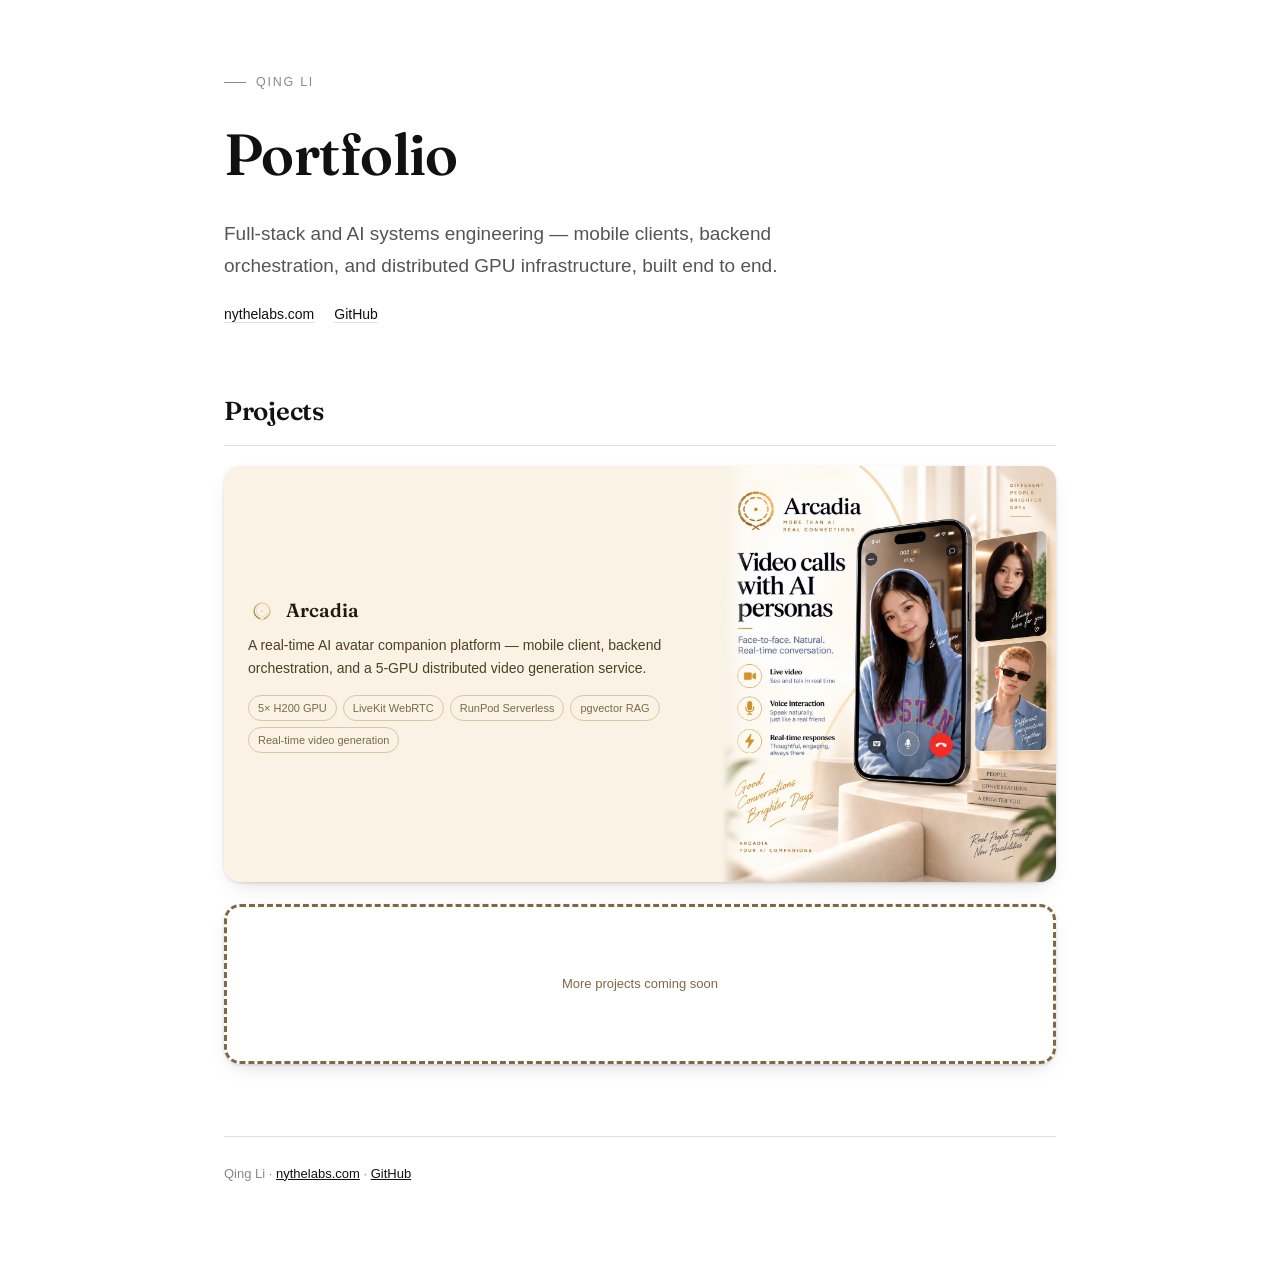
==== index.html @ d819d764 "Update portfolio github page with arcadia project" ====
<!doctype html>
<html lang="en">
<head>
<meta charset="UTF-8" />
<meta name="viewport" content="width=device-width, initial-scale=1" />
<title>Qing Li — Portfolio</title>
<meta name="description" content="Projects by Qing Li: full-stack and AI systems engineering, from mobile clients to distributed GPU infrastructure." />
<link rel="icon" href="assets/icons/arcadia-icon-64.png" />
<link rel="preconnect" href="https://fonts.googleapis.com" />
<link rel="preconnect" href="https://fonts.gstatic.com" crossorigin />
<link rel="stylesheet" href="https://fonts.googleapis.com/css2?family=Fraunces:opsz,wght@9..144,500;9..144,600;9..144,700&display=swap" />
<link rel="stylesheet" href="assets/style.css" />
</head>
<body>
<div class="wrap">

  <header class="hero">
    <p class="eyebrow">Qing Li</p>
    <h1>Portfolio</h1>
    <p class="tagline">Full-stack and AI systems engineering — mobile clients, backend orchestration, and distributed GPU infrastructure, built end to end.</p>
    <div class="links">
      <a href="https://nythelabs.com">nythelabs.com</a>
      <a href="https://github.com/nythe-labs">GitHub</a>
    </div>
  </header>

  <section id="projects">
    <h2>Projects</h2>
    <div class="project-grid">

      <a class="project-card" href="projects/arcadia.html">
        <div class="thumb">
          <img class="cover" src="assets/arcadia/product-2.jpg" alt="Arcadia live video call screen with an AI persona" />
        </div>
        <div class="body">
          <div class="card-title-row">
            <div class="icon-badge">
              <img src="assets/icons/arcadia-icon-256.png" alt="Arcadia app icon" />
            </div>
            <h3>Arcadia</h3>
          </div>
          <p>A real-time AI avatar companion platform — mobile client, backend orchestration, and a 5-GPU distributed video generation service.</p>
          <div class="tags">
            <span>5× H200 GPU</span>
            <span>LiveKit WebRTC</span>
            <span>RunPod Serverless</span>
            <span>pgvector RAG</span>
            <span>Real-time video generation</span>
          </div>
        </div>
      </a>

      <div class="project-card placeholder">More projects coming soon</div>

    </div>
  </section>

  <footer>
    Qing Li · <a href="https://nythelabs.com">nythelabs.com</a> · <a href="https://github.com/nythe-labs">GitHub</a>
  </footer>

</div>
</body>
</html>
---- assets/style.css ----
:root{
  --bg:#ffffff;
  --bg-elev:#fafafa;
  --bg-elev-2:#f2f2f2;
  --border:#e0e0e0;
  --text:#111111;
  --text-dim:#555555;
  --text-faint:#8a8a8a;
  --code-bg:#f5f5f5;
  --shadow:none;
  --max-w:880px;
  --font-display:"Fraunces","Iowan Old Style",Georgia,serif;
}
@media (prefers-color-scheme: dark){
  :root{
    --bg:#0a0a0a;
    --bg-elev:#141414;
    --bg-elev-2:#1c1c1c;
    --border:#2a2a2a;
    --text:#f2f2f2;
    --text-dim:#a8a8a8;
    --text-faint:#767676;
    --code-bg:#121212;
  }
}
*{box-sizing:border-box;}
html,body{margin:0;padding:0;}
body{
  background:var(--bg);
  color:var(--text);
  font-family:-apple-system,BlinkMacSystemFont,"Segoe UI",Helvetica,Arial,sans-serif;
  line-height:1.65;
  -webkit-font-smoothing:antialiased;
}
.wrap{max-width:var(--max-w);margin:0 auto;padding:72px 24px 96px;}
a{color:var(--text);}
::selection{background:var(--border);}

.eyebrow{
  color:var(--text-faint);
  font-size:12.5px;
  letter-spacing:.14em;
  text-transform:uppercase;
  margin:0 0 14px;
  display:flex;
  align-items:center;
  gap:10px;
}
.eyebrow::before{
  content:"";
  width:22px;height:1px;
  background:var(--text-faint);
  display:inline-block;
}
h1{
  font-family:var(--font-display);
  font-weight:600;
  font-size:clamp(38px,6vw,58px);
  margin:0 0 16px;
  letter-spacing:-.01em;
  color:var(--text);
}
.tagline{color:var(--text-dim);font-size:19px;max-width:640px;margin:0 0 22px;}
.links{display:flex;gap:20px;flex-wrap:wrap;font-size:14px;}
.links a{text-decoration:underline;text-decoration-color:var(--border);text-underline-offset:3px;}
.links a:hover{text-decoration-color:currentColor;}
.note{color:var(--text-faint);font-size:13px;font-style:italic;margin-top:22px;}

section{margin:64px 0;}
h2{
  font-family:var(--font-display);
  font-weight:600;
  font-size:26px;
  letter-spacing:-.01em;
  margin:0 0 20px;
  padding-bottom:12px;
  border-bottom:1px solid var(--border);
  color:var(--text);
}
h3{font-family:var(--font-display);font-weight:600;font-size:18px;margin:30px 0 10px;color:var(--text);}
p{color:var(--text-dim);margin:0 0 14px;}
strong{color:var(--text);}

pre{
  background:var(--code-bg);
  border:1px solid var(--border);
  border-radius:10px;
  padding:18px;
  overflow-x:auto;
  font-size:12.5px;
  line-height:1.5;
  color:var(--text-dim);
}
code{font-family:ui-monospace,SFMono-Regular,Menlo,Consolas,monospace;}
p code, li code{background:var(--code-bg);padding:1px 5px;border-radius:4px;font-size:.9em;color:var(--text);}

ul{color:var(--text-dim);padding-left:22px;}
li{margin-bottom:8px;}

.stack-row{margin-bottom:10px;}
.stack-row b{color:var(--text);}

footer{margin-top:72px;padding-top:26px;border-top:1px solid var(--border);color:var(--text-faint);font-size:13px;}

/* ---- landing page: project grid ---- */
.project-grid{display:grid;grid-template-columns:1fr;gap:22px;}
.project-card{
  --text:#231a0d;
  --text-dim:#4d4025;
  --text-faint:#7c6a45;
  --border:#d9c8a0;
  position:relative;
  display:flex;
  align-items:stretch;
  border-radius:16px;
  overflow:hidden;
  text-decoration:none;
  color:var(--text);
  background:rgba(244, 232, 208, 0.55);
  box-shadow:0 1px 3px rgba(0,0,0,.12), 0 8px 24px -12px rgba(0,0,0,.25);
  transition:box-shadow .15s ease;
}
.project-card:hover{box-shadow:0 1px 3px rgba(0,0,0,.14), 0 12px 28px -10px rgba(0,0,0,.32);}
.project-card .thumb{
  order:2;
  position:relative;
  flex:0 0 40%;
  background:transparent;
  overflow:hidden;
  -webkit-mask-image:linear-gradient(to right, transparent, black 7%);
  mask-image:linear-gradient(to right, transparent, black 7%);
}
.project-card .thumb img.cover{width:100%;height:100%;object-fit:cover;display:block;}
@media (max-width:560px){
  .project-card{flex-direction:column;}
  .project-card .thumb{
    flex:none;aspect-ratio:16/10;order:1;
    -webkit-mask-image:linear-gradient(to bottom, transparent, black 7%);
    mask-image:linear-gradient(to bottom, transparent, black 7%);
  }
  .project-card .body{order:2;}
}
.project-card .body{
  order:1;
  position:relative;
  flex:1;
  padding:24px;
  display:flex;
  flex-direction:column;
  justify-content:center;
}
.project-card .card-title-row{display:flex;align-items:center;gap:10px;margin-bottom:8px;}
.project-card .icon-badge{width:28px;height:28px;flex:none;}
.project-card .icon-badge img{width:100%;height:100%;object-fit:contain;display:block;}
.project-card h3{margin:0;font-size:19px;}
.project-card p{margin:0;font-size:14px;color:var(--text-dim);}
.project-card .tags{margin-top:14px;display:flex;gap:6px;flex-wrap:wrap;}
.project-card .tags span{
  font-size:11px;
  color:var(--text-faint);
  border:1px solid var(--border);
  border-radius:999px;
  padding:3px 9px;
}
.project-card.placeholder{
  display:flex;
  align-items:center;
  justify-content:center;
  min-height:160px;
  color:var(--text-faint);
  font-size:13px;
  border-style:dashed;
  background:transparent;
}
.project-card.placeholder:hover{border-color:var(--border);}

/* ---- project detail page ---- */
.back-link{display:inline-block;margin-bottom:28px;font-size:13px;color:var(--text-faint);text-decoration:none;}
.back-link:hover{color:var(--text);}

.title-row{display:flex;align-items:center;gap:16px;margin-bottom:14px;}
.title-row .app-icon{width:52px;height:52px;flex:none;}
.title-row .app-icon img{width:100%;height:100%;object-fit:contain;display:block;}
.title-row h1{margin:0;}

.video-grid{display:flex;flex-wrap:wrap;justify-content:center;gap:18px;}
.video-box{
  width:260px;
  aspect-ratio:960/1660;
  border-radius:10px;
  border:1px solid var(--border);
  background:#000;
  overflow:hidden;
}
.video-box video{width:100%;height:100%;object-fit:cover;display:block;}
figcaption{color:var(--text-faint);font-size:13px;margin-top:10px;text-align:center;}
figure{margin:0;}

.shot-grid{display:grid;grid-template-columns:repeat(auto-fit,minmax(200px,1fr));gap:14px;}
.shot-grid img{width:100%;display:block;border-radius:10px;border:1px solid var(--border);}
.shot-placeholder{
  border:1px dashed var(--border);
  border-radius:10px;
  padding:40px 16px;
  text-align:center;
  color:var(--text-faint);
  font-size:13px;
}

.diagram-figure{
  background:var(--bg-elev);
  border:1px solid var(--border);
  border-radius:12px;
  padding:20px;
}
.diagram-figure svg{max-width:100%;height:auto;display:block;margin:0 auto;}
.diagram-figure text{fill:currentColor;}
.diagram-figure .box{fill:currentColor;fill-opacity:.03;stroke:currentColor;stroke-opacity:.4;stroke-width:1;}
.diagram-figure .box.accent{stroke-opacity:.9;stroke-width:1.5;fill-opacity:.06;}
.diagram-figure .flow-line{stroke:currentColor;stroke-opacity:.5;fill:none;stroke-width:1;}
.diagram-figure .flow-line.accent{stroke-opacity:.9;stroke-width:1.75;}
.diagram-figure .label{fill:currentColor;opacity:.6;}
.diagram-figure figcaption{padding:14px 4px 0;}
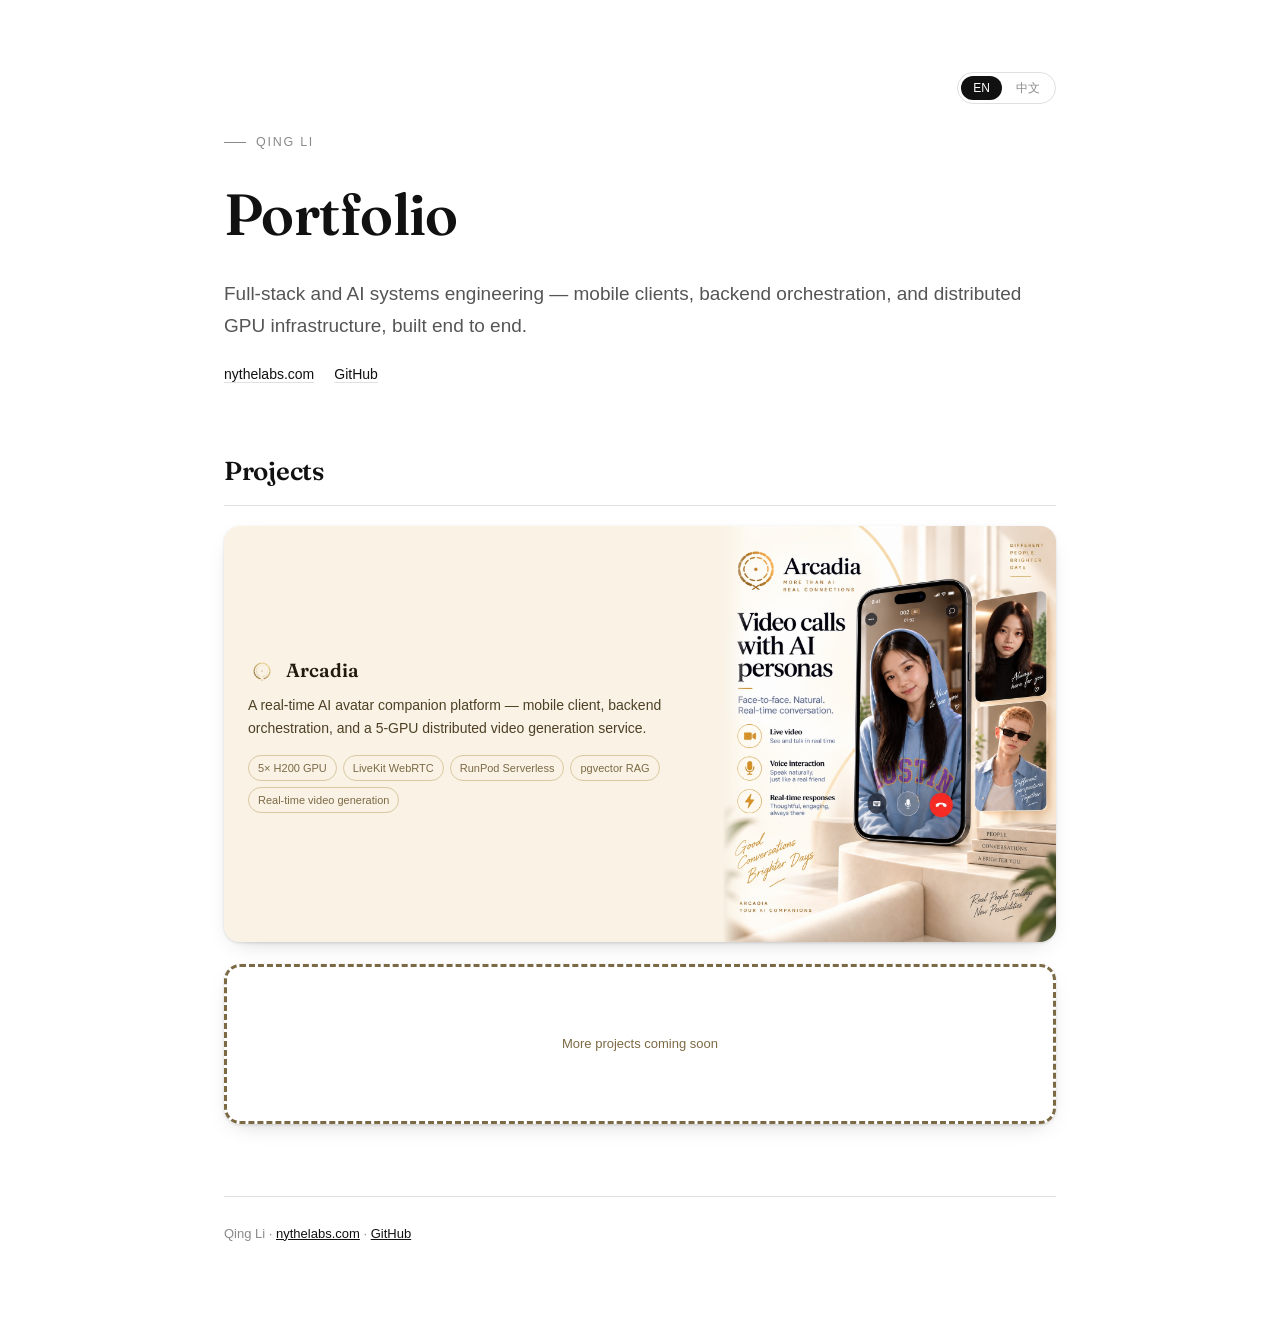
==== commit 1fba98f0: "Add English/Chinese language toggle across the portfolio" ====
--- a/index.html
+++ b/index.html
@@ -3,8 +3,17 @@
 <head>
 <meta charset="UTF-8" />
 <meta name="viewport" content="width=device-width, initial-scale=1" />
-<title>Qing Li — Portfolio</title>
-<meta name="description" content="Projects by Qing Li: full-stack and AI systems engineering, from mobile clients to distributed GPU infrastructure." />
+<script>
+(function(){
+  try{
+    var s=localStorage.getItem('portfolio-lang');
+    var l=(s==='en'||s==='zh')?s:(((navigator.language||'').toLowerCase().indexOf('zh')===0)?'zh':'en');
+    document.documentElement.setAttribute('data-lang',l);
+  }catch(e){document.documentElement.setAttribute('data-lang','en');}
+})();
+</script>
+<title data-en="Qing Li — Portfolio" data-zh="Qing Li — 作品集">Qing Li — Portfolio</title>
+<meta name="description" data-en="Projects by Qing Li: full-stack and AI systems engineering, from mobile clients to distributed GPU infrastructure." data-zh="Qing Li 的项目作品：全栈与 AI 系统工程，涵盖移动客户端到分布式 GPU 基础设施。" content="Projects by Qing Li: full-stack and AI systems engineering, from mobile clients to distributed GPU infrastructure." />
 <link rel="icon" href="assets/icons/arcadia-icon-64.png" />
 <link rel="preconnect" href="https://fonts.googleapis.com" />
 <link rel="preconnect" href="https://fonts.gstatic.com" crossorigin />
@@ -14,10 +23,20 @@
 <body>
 <div class="wrap">
 
+  <div class="top-bar">
+    <div class="lang-switch" role="group" aria-label="Language / 语言">
+      <button type="button" class="lang-btn" data-lang-btn="en" aria-pressed="true">EN</button>
+      <button type="button" class="lang-btn" data-lang-btn="zh" aria-pressed="false">中文</button>
+    </div>
+  </div>
+
   <header class="hero">
     <p class="eyebrow">Qing Li</p>
-    <h1>Portfolio</h1>
-    <p class="tagline">Full-stack and AI systems engineering — mobile clients, backend orchestration, and distributed GPU infrastructure, built end to end.</p>
+    <h1><span data-i18n-lang="en">Portfolio</span><span data-i18n-lang="zh" hidden>作品集</span></h1>
+    <p class="tagline">
+      <span data-i18n-lang="en">Full-stack and AI systems engineering — mobile clients, backend orchestration, and distributed GPU infrastructure, built end to end.</span>
+      <span data-i18n-lang="zh" hidden>全栈与 AI 系统工程 — 从移动客户端、后端编排到分布式 GPU 基础设施，端到端亲手搭建。</span>
+    </p>
     <div class="links">
       <a href="https://nythelabs.com">nythelabs.com</a>
       <a href="https://github.com/nythe-labs">GitHub</a>
@@ -25,32 +44,47 @@
   </header>
 
   <section id="projects">
-    <h2>Projects</h2>
+    <h2><span data-i18n-lang="en">Projects</span><span data-i18n-lang="zh" hidden>项目</span></h2>
     <div class="project-grid">
 
       <a class="project-card" href="projects/arcadia.html">
         <div class="thumb">
-          <img class="cover" src="assets/arcadia/product-2.jpg" alt="Arcadia live video call screen with an AI persona" />
+          <img class="cover" src="assets/arcadia/product-2.jpg"
+               data-i18n-attr="alt"
+               data-en-alt="Arcadia live video call screen with an AI persona"
+               data-zh-alt="Arcadia 实时视频通话界面，展示 AI 角色"
+               alt="Arcadia live video call screen with an AI persona" />
         </div>
         <div class="body">
           <div class="card-title-row">
             <div class="icon-badge">
-              <img src="assets/icons/arcadia-icon-256.png" alt="Arcadia app icon" />
+              <img src="assets/icons/arcadia-icon-256.png"
+                   data-i18n-attr="alt"
+                   data-en-alt="Arcadia app icon"
+                   data-zh-alt="Arcadia 应用图标"
+                   alt="Arcadia app icon" />
             </div>
             <h3>Arcadia</h3>
           </div>
-          <p>A real-time AI avatar companion platform — mobile client, backend orchestration, and a 5-GPU distributed video generation service.</p>
+          <p>
+            <span data-i18n-lang="en">A real-time AI avatar companion platform — mobile client, backend orchestration, and a 5-GPU distributed video generation service.</span>
+            <span data-i18n-lang="zh" hidden>一个实时 AI 虚拟形象陪伴平台 — 包含移动客户端、后端编排，以及一套 5-GPU 分布式视频生成服务。</span>
+          </p>
           <div class="tags">
             <span>5× H200 GPU</span>
             <span>LiveKit WebRTC</span>
             <span>RunPod Serverless</span>
             <span>pgvector RAG</span>
-            <span>Real-time video generation</span>
+            <span data-i18n-lang="en">Real-time video generation</span>
+            <span data-i18n-lang="zh" hidden>实时视频生成</span>
           </div>
         </div>
       </a>
 
-      <div class="project-card placeholder">More projects coming soon</div>
+      <div class="project-card placeholder">
+        <span data-i18n-lang="en">More projects coming soon</span>
+        <span data-i18n-lang="zh" hidden>更多项目即将上线</span>
+      </div>
 
     </div>
   </section>
@@ -60,5 +94,6 @@
   </footer>
 
 </div>
+<script src="assets/i18n.js"></script>
 </body>
 </html>
--- a/assets/style.css
+++ b/assets/style.css
@@ -60,7 +60,8 @@
   letter-spacing:-.01em;
   color:var(--text);
 }
-.tagline{color:var(--text-dim);font-size:19px;max-width:640px;margin:0 0 22px;}
+.tagline{color:var(--text-dim);font-size:19px;max-width:100%;margin:0 0 22px;}
+.lede{color:var(--text-faint);font-size:15.5px;line-height:1.65;max-width:100%;margin:0 0 22px;}
 .links{display:flex;gap:20px;flex-wrap:wrap;font-size:14px;}
 .links a{text-decoration:underline;text-decoration-color:var(--border);text-underline-offset:3px;}
 .links a:hover{text-decoration-color:currentColor;}
@@ -221,3 +222,26 @@
 .diagram-figure .flow-line.accent{stroke-opacity:.9;stroke-width:1.75;}
 .diagram-figure .label{fill:currentColor;opacity:.6;}
 .diagram-figure figcaption{padding:14px 4px 0;}
+
+/* ---- i18n ---- */
+html[data-lang="en"] [data-i18n-lang="zh"]{display:none;}
+html[data-lang="zh"] [data-i18n-lang="en"]{display:none;}
+html:not([data-lang]) [data-i18n-lang="zh"]{display:none;}
+
+.top-bar{display:flex;align-items:center;justify-content:flex-end;margin-bottom:28px;}
+.top-bar.with-back{justify-content:space-between;}
+
+.lang-switch{display:inline-flex;border:1px solid var(--border);border-radius:999px;padding:3px;gap:2px;flex:none;}
+.lang-btn{
+  border:none;
+  background:transparent;
+  color:var(--text-faint);
+  font:inherit;
+  font-size:12px;
+  line-height:1;
+  padding:6px 12px;
+  border-radius:999px;
+  cursor:pointer;
+}
+.lang-btn:hover{color:var(--text);}
+.lang-btn[aria-pressed="true"]{background:var(--text);color:var(--bg);}
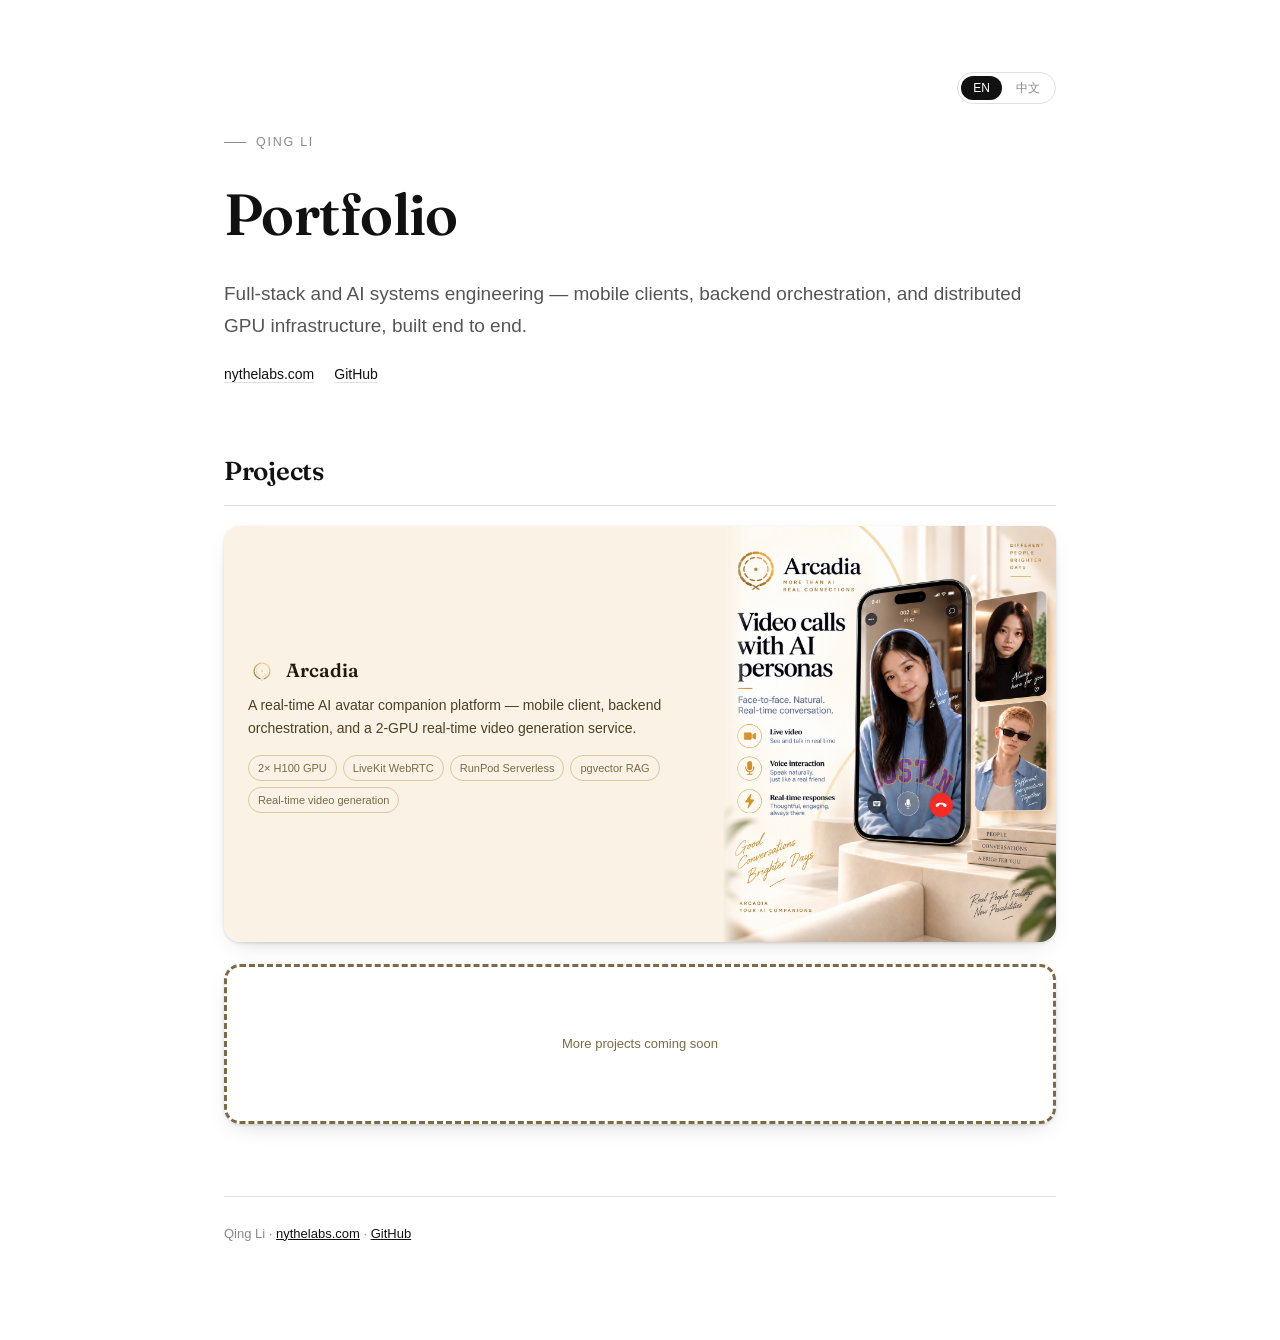
==== commit 176b175c: "Update Arcadia for second-gen 2-GPU LTX-2.5 video service" ====
--- a/index.html
+++ b/index.html
@@ -67,11 +67,11 @@
             <h3>Arcadia</h3>
           </div>
           <p>
-            <span data-i18n-lang="en">A real-time AI avatar companion platform — mobile client, backend orchestration, and a 5-GPU distributed video generation service.</span>
-            <span data-i18n-lang="zh" hidden>一个实时 AI 虚拟形象陪伴平台 — 包含移动客户端、后端编排，以及一套 5-GPU 分布式视频生成服务。</span>
+            <span data-i18n-lang="en">A real-time AI avatar companion platform — mobile client, backend orchestration, and a 2-GPU real-time video generation service.</span>
+            <span data-i18n-lang="zh" hidden>一个实时 AI 虚拟形象陪伴平台 — 包含移动客户端、后端编排，以及一套 2-GPU 实时视频生成服务。</span>
           </p>
           <div class="tags">
-            <span>5× H200 GPU</span>
+            <span>2× H100 GPU</span>
             <span>LiveKit WebRTC</span>
             <span>RunPod Serverless</span>
             <span>pgvector RAG</span>
--- a/assets/style.css
+++ b/assets/style.css
@@ -187,13 +187,32 @@
 .video-grid{display:flex;flex-wrap:wrap;justify-content:center;gap:18px;}
 .video-box{
   width:260px;
-  aspect-ratio:960/1660;
+  aspect-ratio:720/1566;
   border-radius:10px;
   border:1px solid var(--border);
   background:#000;
   overflow:hidden;
 }
 .video-box video{width:100%;height:100%;object-fit:cover;display:block;}
+.product-video{
+  aspect-ratio:16/9;
+  border-radius:10px;
+  border:1px solid var(--border);
+  background:#000;
+  overflow:hidden;
+}
+.product-video video{width:100%;height:100%;object-fit:contain;display:block;}
+.video-box.placeholder{
+  background:transparent;
+  border-style:dashed;
+  display:flex;
+  align-items:center;
+  justify-content:center;
+  padding:16px;
+  text-align:center;
+  color:var(--text-faint);
+  font-size:13px;
+}
 figcaption{color:var(--text-faint);font-size:13px;margin-top:10px;text-align:center;}
 figure{margin:0;}
 
@@ -207,6 +226,26 @@
   color:var(--text-faint);
   font-size:13px;
 }
+
+.muted-block{
+  margin-top:28px;
+  border:1px solid var(--border);
+  border-radius:10px;
+  padding:0 18px;
+  color:var(--text-faint);
+  font-size:13.5px;
+}
+.muted-block summary{
+  cursor:pointer;
+  padding:14px 0;
+  font-size:14px;
+  color:var(--text-dim);
+}
+.muted-block summary:hover{color:var(--text);}
+.muted-block[open] summary{border-bottom:1px solid var(--border);margin-bottom:6px;}
+.muted-block p{margin:12px 0;}
+.muted-block strong{color:var(--text-dim);}
+.muted-block .muted-intro{font-style:italic;}
 
 .diagram-figure{
   background:var(--bg-elev);
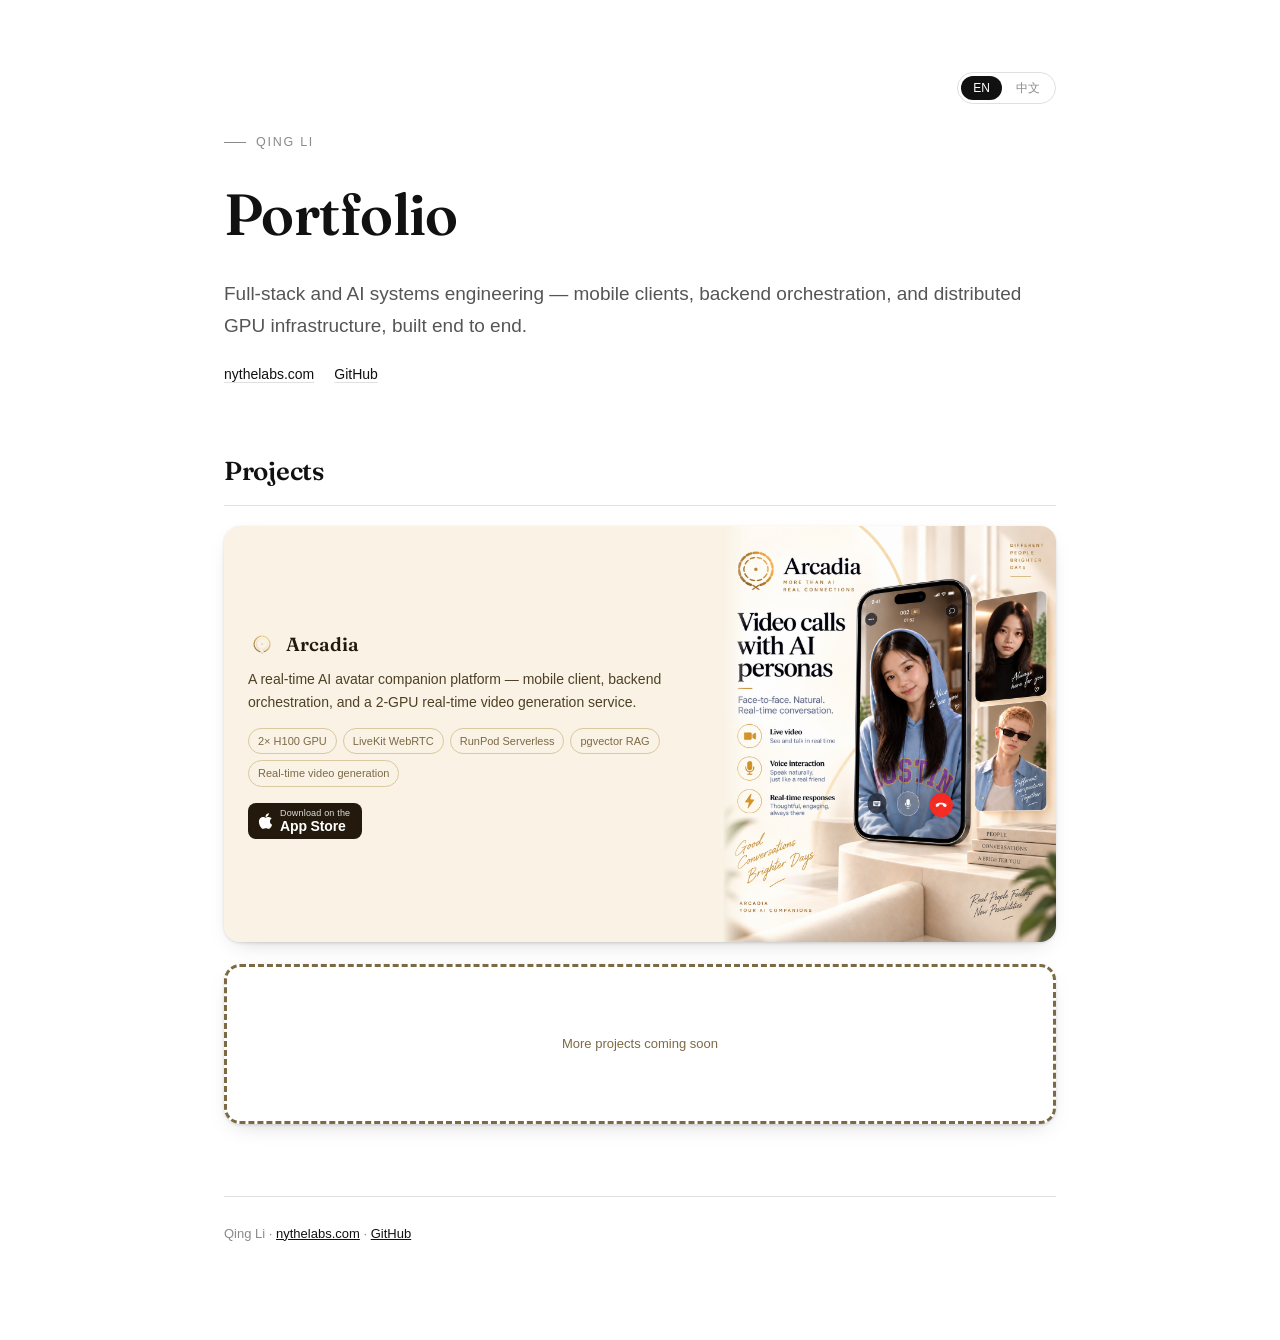
==== commit c4e6ee54: "Add App Store download button to Arcadia page and project card" ====
--- a/index.html
+++ b/index.html
@@ -47,7 +47,7 @@
     <h2><span data-i18n-lang="en">Projects</span><span data-i18n-lang="zh" hidden>项目</span></h2>
     <div class="project-grid">
 
-      <a class="project-card" href="projects/arcadia.html">
+      <div class="project-card">
         <div class="thumb">
           <img class="cover" src="assets/arcadia/product-2.jpg"
                data-i18n-attr="alt"
@@ -64,7 +64,7 @@
                    data-zh-alt="Arcadia 应用图标"
                    alt="Arcadia app icon" />
             </div>
-            <h3>Arcadia</h3>
+            <h3><a class="card-link" href="projects/arcadia.html">Arcadia</a></h3>
           </div>
           <p>
             <span data-i18n-lang="en">A real-time AI avatar companion platform — mobile client, backend orchestration, and a 2-GPU real-time video generation service.</span>
@@ -78,8 +78,15 @@
             <span data-i18n-lang="en">Real-time video generation</span>
             <span data-i18n-lang="zh" hidden>实时视频生成</span>
           </div>
+          <a class="store-btn" href="https://apps.apple.com/us/app/arcadia-ai-personas/id6797351766">
+            <svg viewBox="0 0 384 512" aria-hidden="true"><path fill="currentColor" d="M318.7 268.7c-.2-36.7 16.4-64.4 50-84.8-18.8-26.9-47.2-41.7-84.7-44.6-35.5-2.8-74.3 20.7-88.5 20.7-15 0-49.4-19.7-76.4-19.7C63.3 141.2 4 184.8 4 273.5q0 39.3 14.4 81.2c12.8 36.7 59 126.7 107.2 125.2 25.2-.6 43-17.9 75.8-17.9 31.8 0 48.3 17.9 76.4 17.9 48.6-.7 90.4-82.5 102.6-119.3-65.2-30.7-61.7-90-61.7-91.9zm-56.6-164.2c27.3-32.4 24.8-61.9 24-72.5-24.1 1.4-52 16.4-67.9 34.9-17.5 19.8-27.8 44.3-25.6 71.9 26.1 2 49.9-11.4 69.5-34.3z"/></svg>
+            <span class="store-btn-text">
+              <small><span data-i18n-lang="en">Download on the</span><span data-i18n-lang="zh" hidden>前往下载</span></small>
+              <strong>App Store</strong>
+            </span>
+          </a>
         </div>
-      </a>
+      </div>
 
       <div class="project-card placeholder">
         <span data-i18n-lang="en">More projects coming soon</span>
--- a/assets/style.css
+++ b/assets/style.css
@@ -65,6 +65,20 @@
 .links{display:flex;gap:20px;flex-wrap:wrap;font-size:14px;}
 .links a{text-decoration:underline;text-decoration-color:var(--border);text-underline-offset:3px;}
 .links a:hover{text-decoration-color:currentColor;}
+.links{align-items:center;}
+a.store-btn{
+  display:inline-flex;align-items:center;gap:7px;
+  padding:5px 12px 5px 10px;border-radius:8px;
+  background:var(--text);color:var(--bg);
+  text-decoration:none;line-height:1.15;
+  transition:transform .15s ease,opacity .15s ease;
+}
+a.store-btn:hover{opacity:.88;transform:translateY(-1px);}
+a.store-btn:focus-visible{outline:2px solid var(--text);outline-offset:3px;}
+.store-btn svg{width:15px;height:18px;flex:none;}
+.store-btn-text{display:flex;flex-direction:column;}
+.store-btn-text small{font-size:9px;letter-spacing:.02em;opacity:.85;}
+.store-btn-text strong{color:inherit;font-size:14px;font-weight:600;letter-spacing:-.01em;}
 .note{color:var(--text-faint);font-size:13px;font-style:italic;margin-top:22px;}
 
 section{margin:64px 0;}
@@ -143,7 +157,6 @@
 }
 .project-card .body{
   order:1;
-  position:relative;
   flex:1;
   padding:24px;
   display:flex;
@@ -154,6 +167,11 @@
 .project-card .icon-badge{width:28px;height:28px;flex:none;}
 .project-card .icon-badge img{width:100%;height:100%;object-fit:contain;display:block;}
 .project-card h3{margin:0;font-size:19px;}
+.project-card .card-link{color:inherit;text-decoration:none;}
+.project-card .card-link::after{content:"";position:absolute;inset:0;z-index:1;}
+.project-card:has(.card-link:focus-visible){outline:2px solid var(--text);outline-offset:3px;}
+.project-card .card-link:focus-visible{outline:none;}
+.project-card .store-btn{position:relative;z-index:2;align-self:flex-start;margin-top:16px;color:#fff;}
 .project-card p{margin:0;font-size:14px;color:var(--text-dim);}
 .project-card .tags{margin-top:14px;display:flex;gap:6px;flex-wrap:wrap;}
 .project-card .tags span{
@@ -202,17 +220,6 @@
   overflow:hidden;
 }
 .product-video video{width:100%;height:100%;object-fit:contain;display:block;}
-.video-box.placeholder{
-  background:transparent;
-  border-style:dashed;
-  display:flex;
-  align-items:center;
-  justify-content:center;
-  padding:16px;
-  text-align:center;
-  color:var(--text-faint);
-  font-size:13px;
-}
 figcaption{color:var(--text-faint);font-size:13px;margin-top:10px;text-align:center;}
 figure{margin:0;}
 
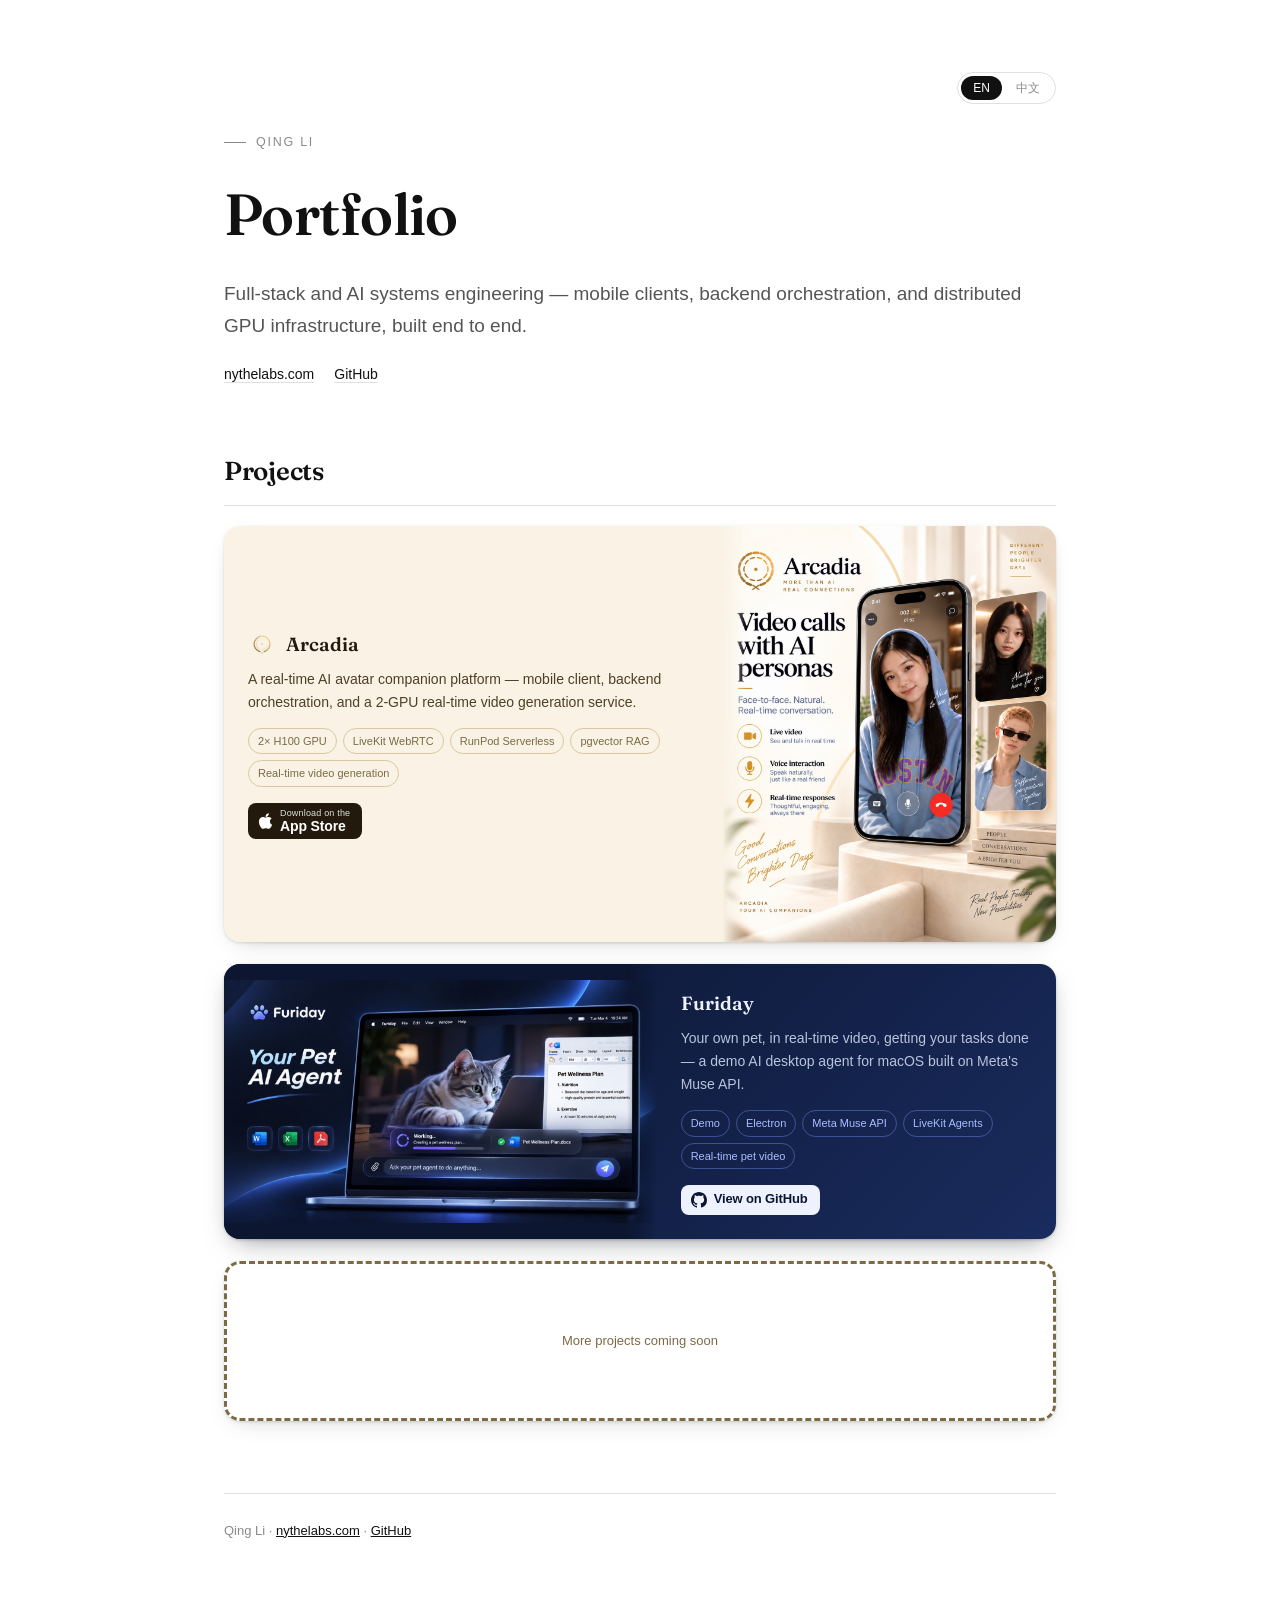
==== commit 24ebb1e5: "Add Furiday project card and detail page" ====
--- a/index.html
+++ b/index.html
@@ -47,7 +47,7 @@
     <h2><span data-i18n-lang="en">Projects</span><span data-i18n-lang="zh" hidden>项目</span></h2>
     <div class="project-grid">
 
-      <div class="project-card">
+      <div class="project-card card-arcadia">
         <div class="thumb">
           <img class="cover" src="assets/arcadia/product-2.jpg"
                data-i18n-attr="alt"
@@ -88,6 +88,39 @@
         </div>
       </div>
 
+      <div class="project-card card-furiday">
+        <div class="thumb">
+          <img class="cover" src="assets/furiday/cover.jpg"
+               data-i18n-attr="alt"
+               data-en-alt="Furiday promo: a tabby cat working on a laptop while the app writes a Pet Wellness Plan document"
+               data-zh-alt="Furiday 宣传图：一只虎斑猫在笔记本电脑前工作，应用正在生成一份宠物健康计划文档"
+               alt="Furiday promo: a tabby cat working on a laptop while the app writes a Pet Wellness Plan document" />
+        </div>
+        <div class="body">
+          <div class="card-title-row">
+            <h3><a class="card-link" href="projects/furiday.html">Furiday</a></h3>
+          </div>
+          <p>
+            <span data-i18n-lang="en">Your own pet, in real-time video, getting your tasks done — a demo AI desktop agent for macOS built on Meta's Muse API.</span>
+            <span data-i18n-lang="zh" hidden>让你自己的宠物以实时视频的形式帮你把活干完 — 一个基于 Meta Muse API 构建的 macOS AI 桌面智能体 Demo。</span>
+          </p>
+          <div class="tags">
+            <span>Demo</span>
+            <span>Electron</span>
+            <span>Meta Muse API</span>
+            <span>LiveKit Agents</span>
+            <span data-i18n-lang="en">Real-time pet video</span>
+            <span data-i18n-lang="zh" hidden>实时宠物视频</span>
+          </div>
+          <a class="store-btn gh-btn" href="https://github.com/loliamserious/furiday">
+            <svg viewBox="0 0 16 16" aria-hidden="true"><path fill="currentColor" d="M8 0C3.58 0 0 3.58 0 8c0 3.54 2.29 6.53 5.47 7.59.4.07.55-.17.55-.38 0-.19-.01-.82-.01-1.49-2.01.37-2.53-.49-2.69-.94-.09-.23-.48-.94-.82-1.13-.28-.15-.68-.52-.01-.53.63-.01 1.08.58 1.23.82.72 1.21 1.87.87 2.33.66.07-.52.28-.87.51-1.07-1.78-.2-3.64-.89-3.64-3.95 0-.87.31-1.59.82-2.15-.08-.2-.36-1.02.08-2.12 0 0 .67-.21 2.2.82.64-.18 1.32-.27 2-.27.68 0 1.36.09 2 .27 1.53-1.04 2.2-.82 2.2-.82.44 1.1.16 1.92.08 2.12.51.56.82 1.27.82 2.15 0 3.07-1.87 3.75-3.65 3.95.29.25.54.73.54 1.48 0 1.07-.01 1.93-.01 2.2 0 .21.15.46.55.38A8.013 8.013 0 0016 8c0-4.42-3.58-8-8-8z"/></svg>
+            <span class="store-btn-text">
+              <strong><span data-i18n-lang="en">View on GitHub</span><span data-i18n-lang="zh" hidden>在 GitHub 查看</span></strong>
+            </span>
+          </a>
+        </div>
+      </div>
+
       <div class="project-card placeholder">
         <span data-i18n-lang="en">More projects coming soon</span>
         <span data-i18n-lang="zh" hidden>更多项目即将上线</span>
--- a/assets/style.css
+++ b/assets/style.css
@@ -172,6 +172,9 @@
 .project-card:has(.card-link:focus-visible){outline:2px solid var(--text);outline-offset:3px;}
 .project-card .card-link:focus-visible{outline:none;}
 .project-card .store-btn{position:relative;z-index:2;align-self:flex-start;margin-top:16px;color:#fff;}
+.project-card .store-btn.gh-btn{padding:7px 12px 7px 10px;}
+.project-card .store-btn.gh-btn svg{width:16px;height:16px;}
+.project-card .store-btn.gh-btn .store-btn-text strong{font-size:13px;}
 .project-card p{margin:0;font-size:14px;color:var(--text-dim);}
 .project-card .tags{margin-top:14px;display:flex;gap:6px;flex-wrap:wrap;}
 .project-card .tags span{
@@ -181,6 +184,35 @@
   border-radius:999px;
   padding:3px 9px;
 }
+/* per-project card themes: Arcadia uses the base warm-paper palette above */
+.project-card.card-furiday{
+  --text:#eef2ff;
+  --text-dim:#b9c3dc;
+  --text-faint:#8d9bbd;
+  --border:#2c3d66;
+  background:linear-gradient(135deg,#0c1630 0%,#122046 55%,#1a2c5e 100%);
+  box-shadow:0 1px 3px rgba(0,0,0,.2), 0 10px 28px -12px rgba(10,14,24,.55);
+}
+.project-card.card-furiday:hover{box-shadow:0 1px 3px rgba(0,0,0,.22), 0 14px 32px -10px rgba(10,14,24,.65);}
+.project-card.card-furiday .thumb{
+  order:1;
+  flex-basis:52%;
+  background:#0c1630;
+  display:flex;align-items:center;
+  -webkit-mask-image:linear-gradient(to left, transparent, black 7%);
+  mask-image:linear-gradient(to left, transparent, black 7%);
+}
+.project-card.card-furiday .body{order:2;}
+.project-card.card-furiday .thumb img.cover{height:auto;aspect-ratio:1671/941;object-fit:contain;}
+.project-card.card-furiday .tags span{border-color:rgba(122,152,255,.4);color:#a9bcff;}
+.project-card.card-furiday .store-btn{background:#eef2ff;color:#0c1630;}
+@media (max-width:560px){
+  .project-card.card-furiday .thumb{
+    -webkit-mask-image:linear-gradient(to top, transparent, black 7%);
+    mask-image:linear-gradient(to top, transparent, black 7%);
+  }
+}
+
 .project-card.placeholder{
   display:flex;
   align-items:center;
@@ -220,6 +252,7 @@
   overflow:hidden;
 }
 .product-video video{width:100%;height:100%;object-fit:contain;display:block;}
+.product-video iframe{width:100%;height:100%;border:0;display:block;}
 figcaption{color:var(--text-faint);font-size:13px;margin-top:10px;text-align:center;}
 figure{margin:0;}
 
